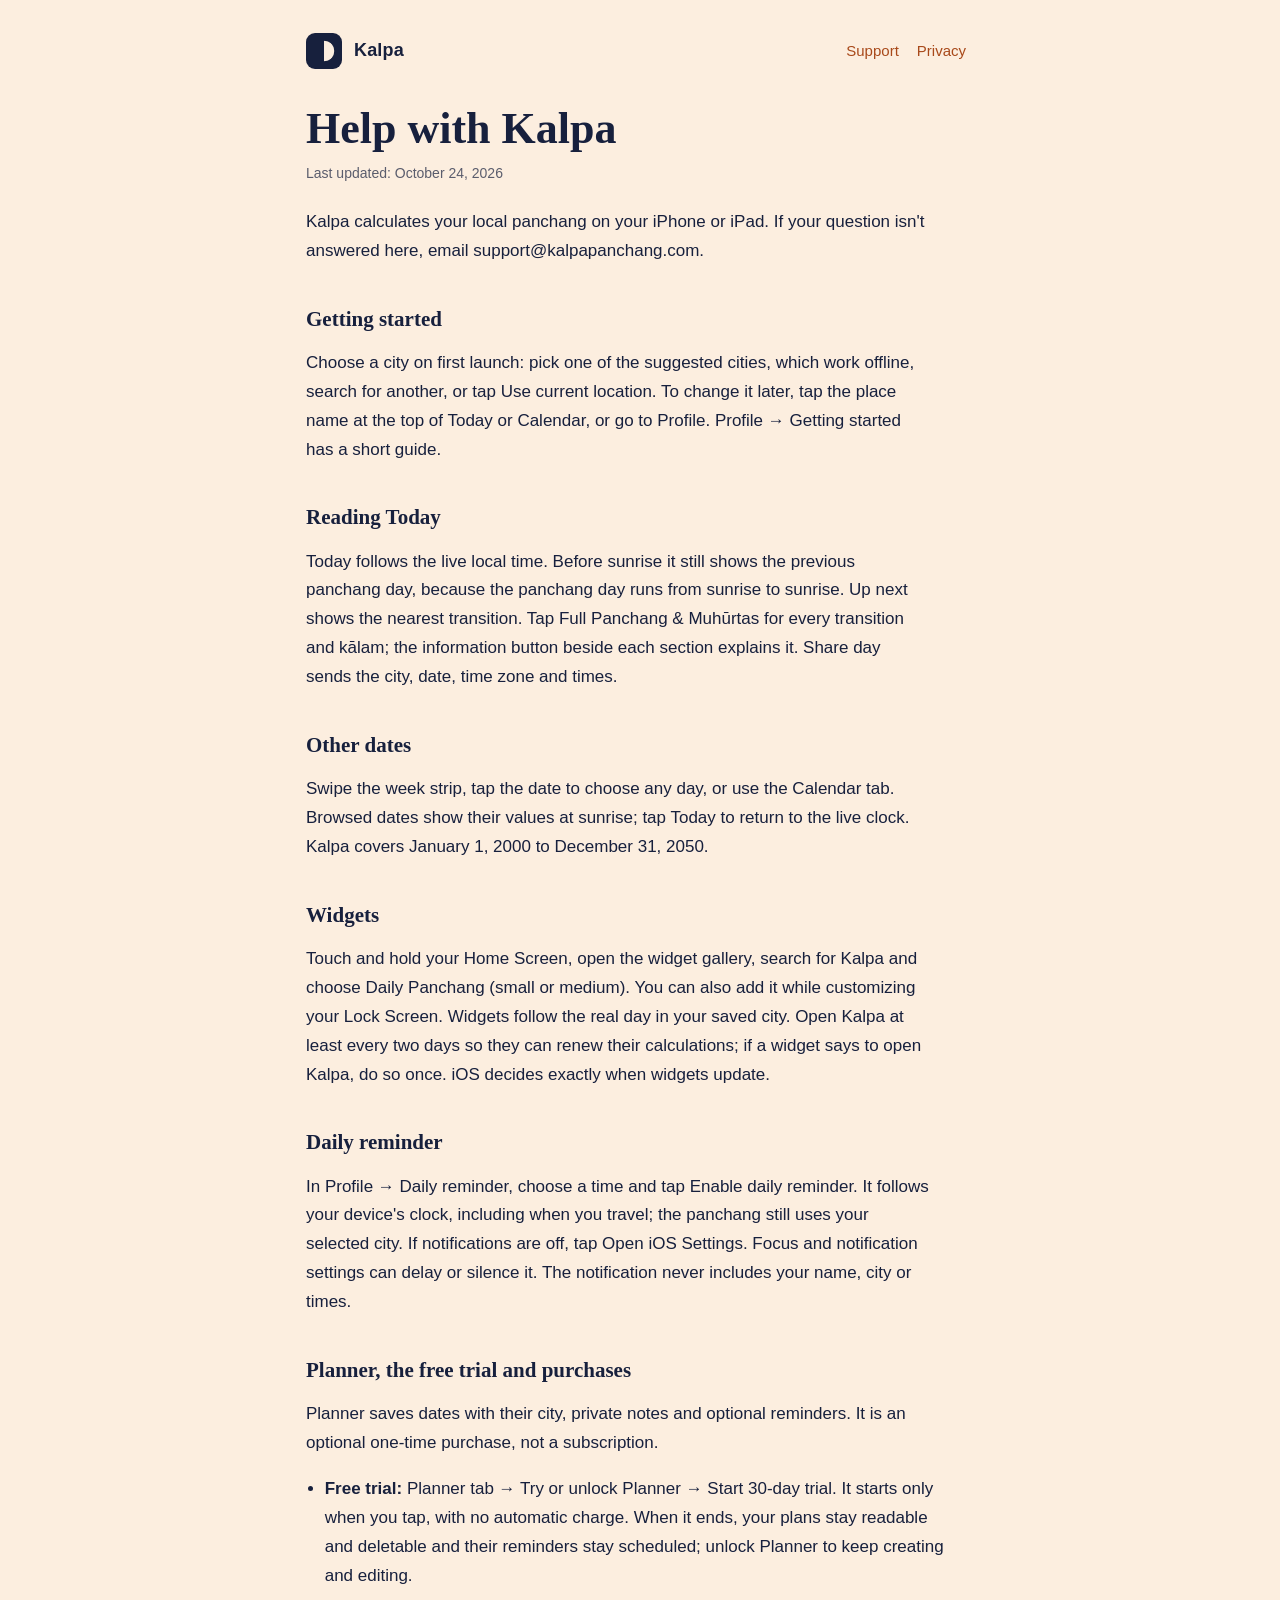
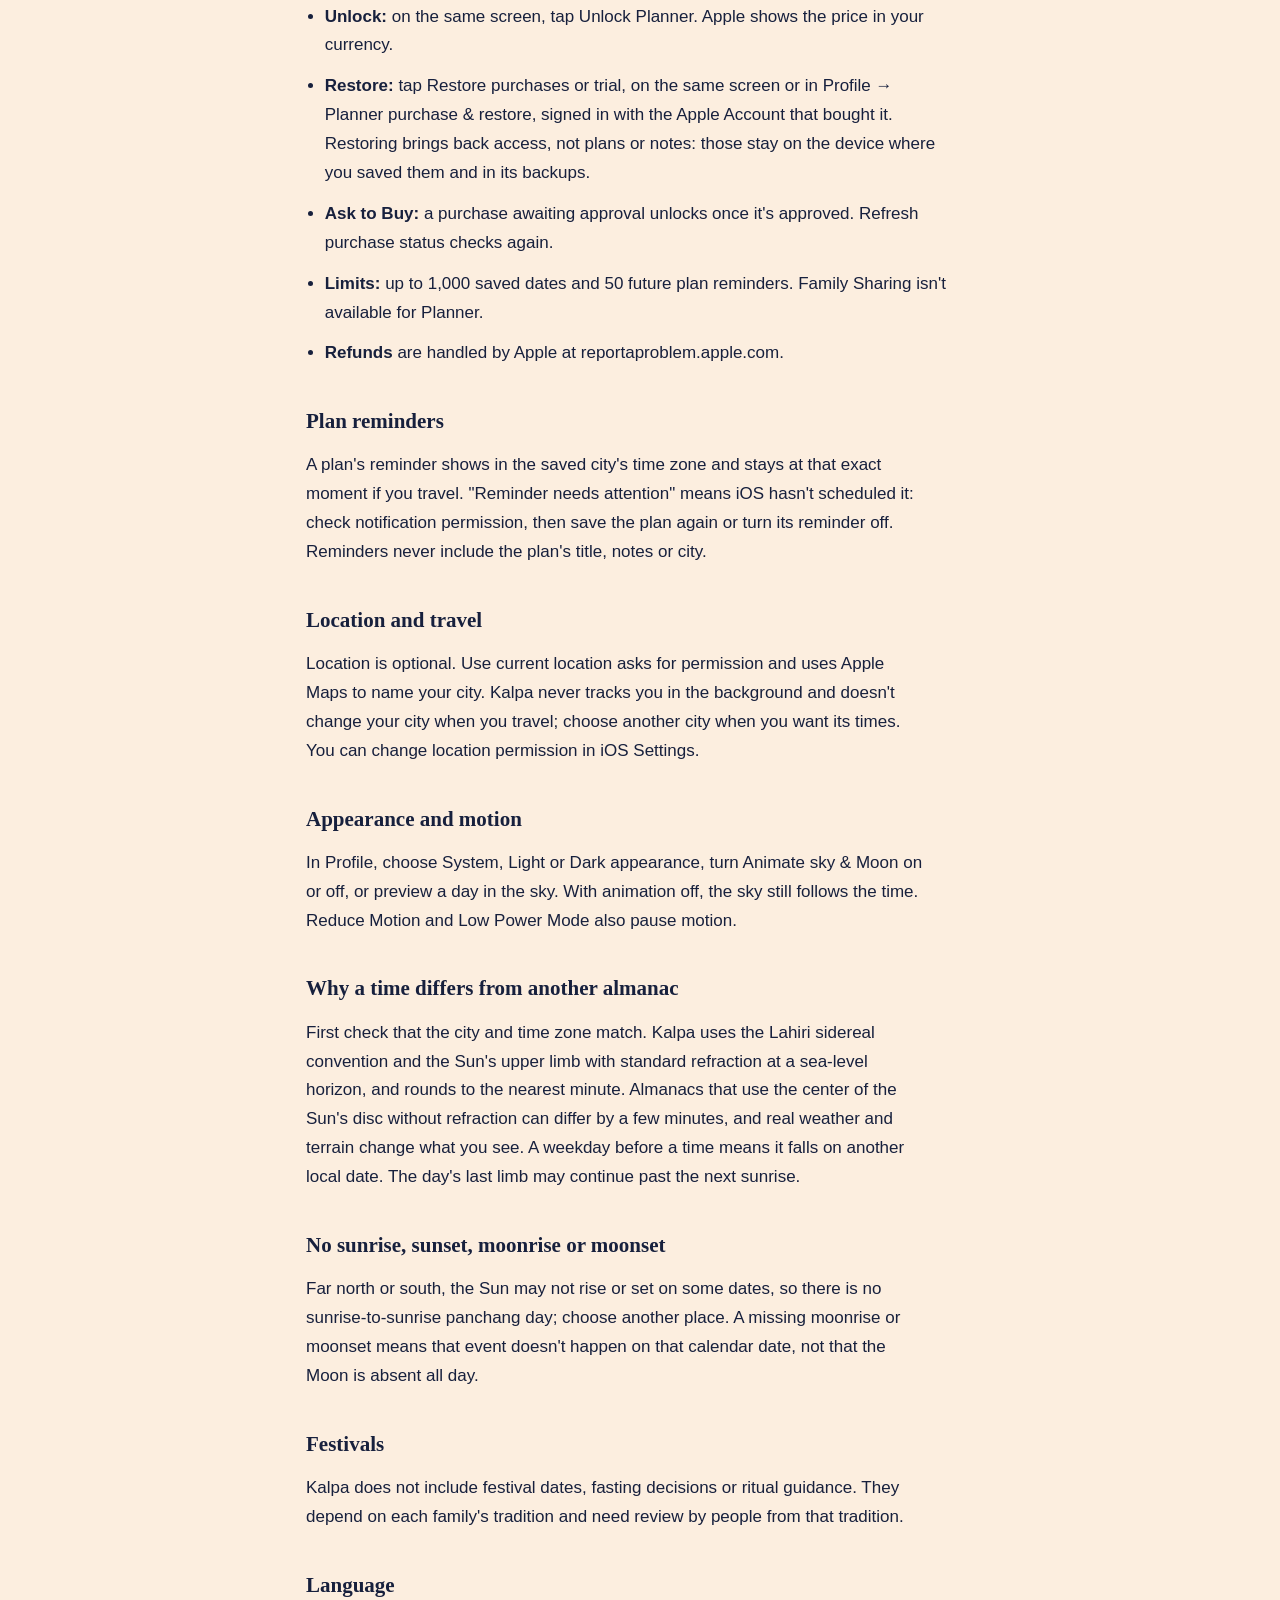
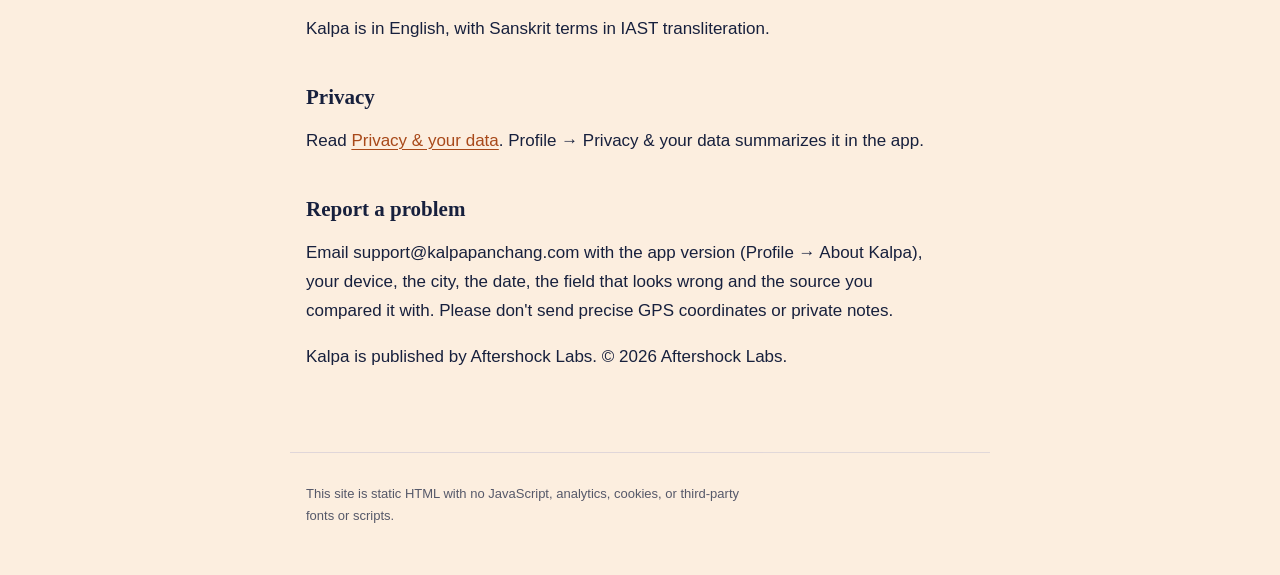
==== support/index.html @ 340d2e34 "feat: add Kalpa support, privacy and landing pages" ====
<!doctype html>
<html lang="en">
<head>
<meta charset="utf-8">
<meta name="viewport" content="width=device-width,initial-scale=1">
<title>Help with Kalpa · Kalpa</title>
<meta name="description" content="Support for Kalpa: getting started, widgets, Planner, reminders and how to report a problem.">
<link rel="icon" href="../favicon.png" type="image/png">
<link rel="apple-touch-icon" href="../apple-touch-icon.png">
<link rel="stylesheet" href="../style.css">
</head>
<body>
<header>
  <img src="../icon.png" alt="" width="36" height="36">
  <strong>Kalpa</strong>
  <nav aria-label="Main">
    <a href="../support/">Support</a>
    <a href="../privacy/">Privacy</a>
  </nav>
</header>
<main>
<h1>Help with Kalpa</h1>
<p class="meta">Last updated: October 24, 2026</p>

<p>Kalpa calculates your local panchang on your iPhone or iPad. If your question isn't answered here, email support@kalpapanchang.com.</p>
<h2>Getting started</h2>
<p>Choose a city on first launch: pick one of the suggested cities, which work offline, search for another, or tap Use current location. To change it later, tap the place name at the top of Today or Calendar, or go to Profile. Profile → Getting started has a short guide.</p>
<h2>Reading Today</h2>
<p>Today follows the live local time. Before sunrise it still shows the previous panchang day, because the panchang day runs from sunrise to sunrise. Up next shows the nearest transition. Tap Full Panchang &amp; Muhūrtas for every transition and kālam; the information button beside each section explains it. Share day sends the city, date, time zone and times.</p>
<h2>Other dates</h2>
<p>Swipe the week strip, tap the date to choose any day, or use the Calendar tab. Browsed dates show their values at sunrise; tap Today to return to the live clock. Kalpa covers January 1, 2000 to December 31, 2050.</p>
<h2>Widgets</h2>
<p>Touch and hold your Home Screen, open the widget gallery, search for Kalpa and choose Daily Panchang (small or medium). You can also add it while customizing your Lock Screen. Widgets follow the real day in your saved city. Open Kalpa at least every two days so they can renew their calculations; if a widget says to open Kalpa, do so once. iOS decides exactly when widgets update.</p>
<h2>Daily reminder</h2>
<p>In Profile → Daily reminder, choose a time and tap Enable daily reminder. It follows your device's clock, including when you travel; the panchang still uses your selected city. If notifications are off, tap Open iOS Settings. Focus and notification settings can delay or silence it. The notification never includes your name, city or times.</p>
<h2>Planner, the free trial and purchases</h2>
<p>Planner saves dates with their city, private notes and optional reminders. It is an optional one-time purchase, not a subscription.</p>
<ul>
<li><strong>Free trial:</strong> Planner tab → Try or unlock Planner → Start 30-day trial. It starts only when you tap, with no automatic charge. When it ends, your plans stay readable and deletable and their reminders stay scheduled; unlock Planner to keep creating and editing.</li>
<li><strong>Unlock:</strong> on the same screen, tap Unlock Planner. Apple shows the price in your currency.</li>
<li><strong>Restore:</strong> tap Restore purchases or trial, on the same screen or in Profile → Planner purchase &amp; restore, signed in with the Apple Account that bought it. Restoring brings back access, not plans or notes: those stay on the device where you saved them and in its backups.</li>
<li><strong>Ask to Buy:</strong> a purchase awaiting approval unlocks once it's approved. Refresh purchase status checks again.</li>
<li><strong>Limits:</strong> up to 1,000 saved dates and 50 future plan reminders. Family Sharing isn't available for Planner.</li>
<li><strong>Refunds</strong> are handled by Apple at reportaproblem.apple.com.</li>
</ul>
<h2>Plan reminders</h2>
<p>A plan's reminder shows in the saved city's time zone and stays at that exact moment if you travel. "Reminder needs attention" means iOS hasn't scheduled it: check notification permission, then save the plan again or turn its reminder off. Reminders never include the plan's title, notes or city.</p>
<h2>Location and travel</h2>
<p>Location is optional. Use current location asks for permission and uses Apple Maps to name your city. Kalpa never tracks you in the background and doesn't change your city when you travel; choose another city when you want its times. You can change location permission in iOS Settings.</p>
<h2>Appearance and motion</h2>
<p>In Profile, choose System, Light or Dark appearance, turn Animate sky &amp; Moon on or off, or preview a day in the sky. With animation off, the sky still follows the time. Reduce Motion and Low Power Mode also pause motion.</p>
<h2>Why a time differs from another almanac</h2>
<p>First check that the city and time zone match. Kalpa uses the Lahiri sidereal convention and the Sun's upper limb with standard refraction at a sea-level horizon, and rounds to the nearest minute. Almanacs that use the center of the Sun's disc without refraction can differ by a few minutes, and real weather and terrain change what you see. A weekday before a time means it falls on another local date. The day's last limb may continue past the next sunrise.</p>
<h2>No sunrise, sunset, moonrise or moonset</h2>
<p>Far north or south, the Sun may not rise or set on some dates, so there is no sunrise-to-sunrise panchang day; choose another place. A missing moonrise or moonset means that event doesn't happen on that calendar date, not that the Moon is absent all day.</p>
<h2>Festivals</h2>
<p>Kalpa does not include festival dates, fasting decisions or ritual guidance. They depend on each family's tradition and need review by people from that tradition.</p>
<h2>Language</h2>
<p>Kalpa is in English, with Sanskrit terms in IAST transliteration.</p>
<h2>Privacy</h2>
<p>Read <a href="https://kalpapanchang.com/privacy">Privacy &amp; your data</a>. Profile → Privacy &amp; your data summarizes it in the app.</p>
<h2>Report a problem</h2>
<p>Email support@kalpapanchang.com with the app version (Profile → About Kalpa), your device, the city, the date, the field that looks wrong and the source you compared it with. Please don't send precise GPS coordinates or private notes.</p>
<p>Kalpa is published by Aftershock Labs. © 2026 Aftershock Labs.</p>
</main>
<footer>
  <p>This site is static HTML with no JavaScript, analytics, cookies, or third-party fonts or scripts.</p>
</footer>
</body>
</html>
---- style.css ----
*,*::before,*::after{box-sizing:border-box}

:root{
  --ink:#17203d;
  --dawn:#fceedf;
  --bg:var(--dawn);
  --fg:var(--ink);
  --accent:#a8491a;
  --rule:rgba(127,134,196,.3);
}
@media (prefers-color-scheme:dark){
  :root{
    --bg:var(--ink);
    --fg:var(--dawn);
    --accent:#f5b27a;
    --rule:rgba(127,134,196,.35);
  }
}

html{background:var(--bg)}
body{
  margin:0;
  background:var(--bg);
  color:var(--fg);
  font:17px/1.7 -apple-system,BlinkMacSystemFont,"Segoe UI",Roboto,Helvetica,Arial,sans-serif;
  -webkit-text-size-adjust:100%;
  text-rendering:optimizeLegibility;
}

a{color:var(--accent);text-decoration-thickness:1px;text-underline-offset:3px}
a:focus-visible,button:focus-visible{outline:3px solid var(--accent);outline-offset:3px}

main,header,footer{max-width:700px;margin:0 auto;padding-left:16px;padding-right:16px}

header{display:flex;align-items:center;gap:12px;padding-top:28px;padding-bottom:14px}
header img{width:36px;height:36px;border-radius:9px;display:block}
header strong{font-size:18px;letter-spacing:.01em}
header nav{margin-left:auto;display:flex;gap:2px}
header nav a{padding:10px 8px;font-size:15px;text-decoration:none}
header nav a:hover{text-decoration:underline}

main{padding-top:8px;padding-bottom:56px}

h1{
  font-family:Charter,Georgia,"Times New Roman",serif;
  font-size:clamp(30px,7vw,44px);
  line-height:1.12;
  margin:.2em 0 .25em;
}
h2{
  font-family:Charter,Georgia,"Times New Roman",serif;
  font-size:21px;
  line-height:1.25;
  margin:1.9em 0 .5em;
}

p,li{max-width:66ch}
ul{padding-left:1.1em;margin:1em 0}
li{margin-bottom:12px}

.meta{font-size:14px;opacity:.7;margin:-.2em 0 1.6em}

footer{
  font-size:13px;
  opacity:.72;
  padding-top:22px;
  padding-bottom:40px;
  margin-top:8px;
  border-top:1px solid var(--rule);
}
footer p{max-width:60ch;margin:.6em 0}
footer a{color:inherit}

/* Landing page */
.hero{text-align:center;padding:11vh 16px 6vh}
.hero img{width:92px;height:92px;border-radius:21px;margin-bottom:22px}
.hero h1{margin:0 0 8px}
.hero .tagline{font-size:19px;opacity:.88;margin:0 0 30px}

.points{
  list-style:none;
  padding:0;
  margin:0 auto 30px;
  max-width:440px;
  display:grid;
  gap:14px;
  text-align:left;
  font-size:16px;
}
.points li::before{content:"\2022";color:var(--accent);margin-right:.6em}

.store-status{font-size:14px;opacity:.68;margin:0 0 30px;letter-spacing:.01em}

.links{display:flex;gap:22px;justify-content:center;font-size:15px;margin-bottom:8px}

/* 404 */
.notfound{text-align:center;padding:14vh 16px}
.notfound h1{margin-bottom:.3em}
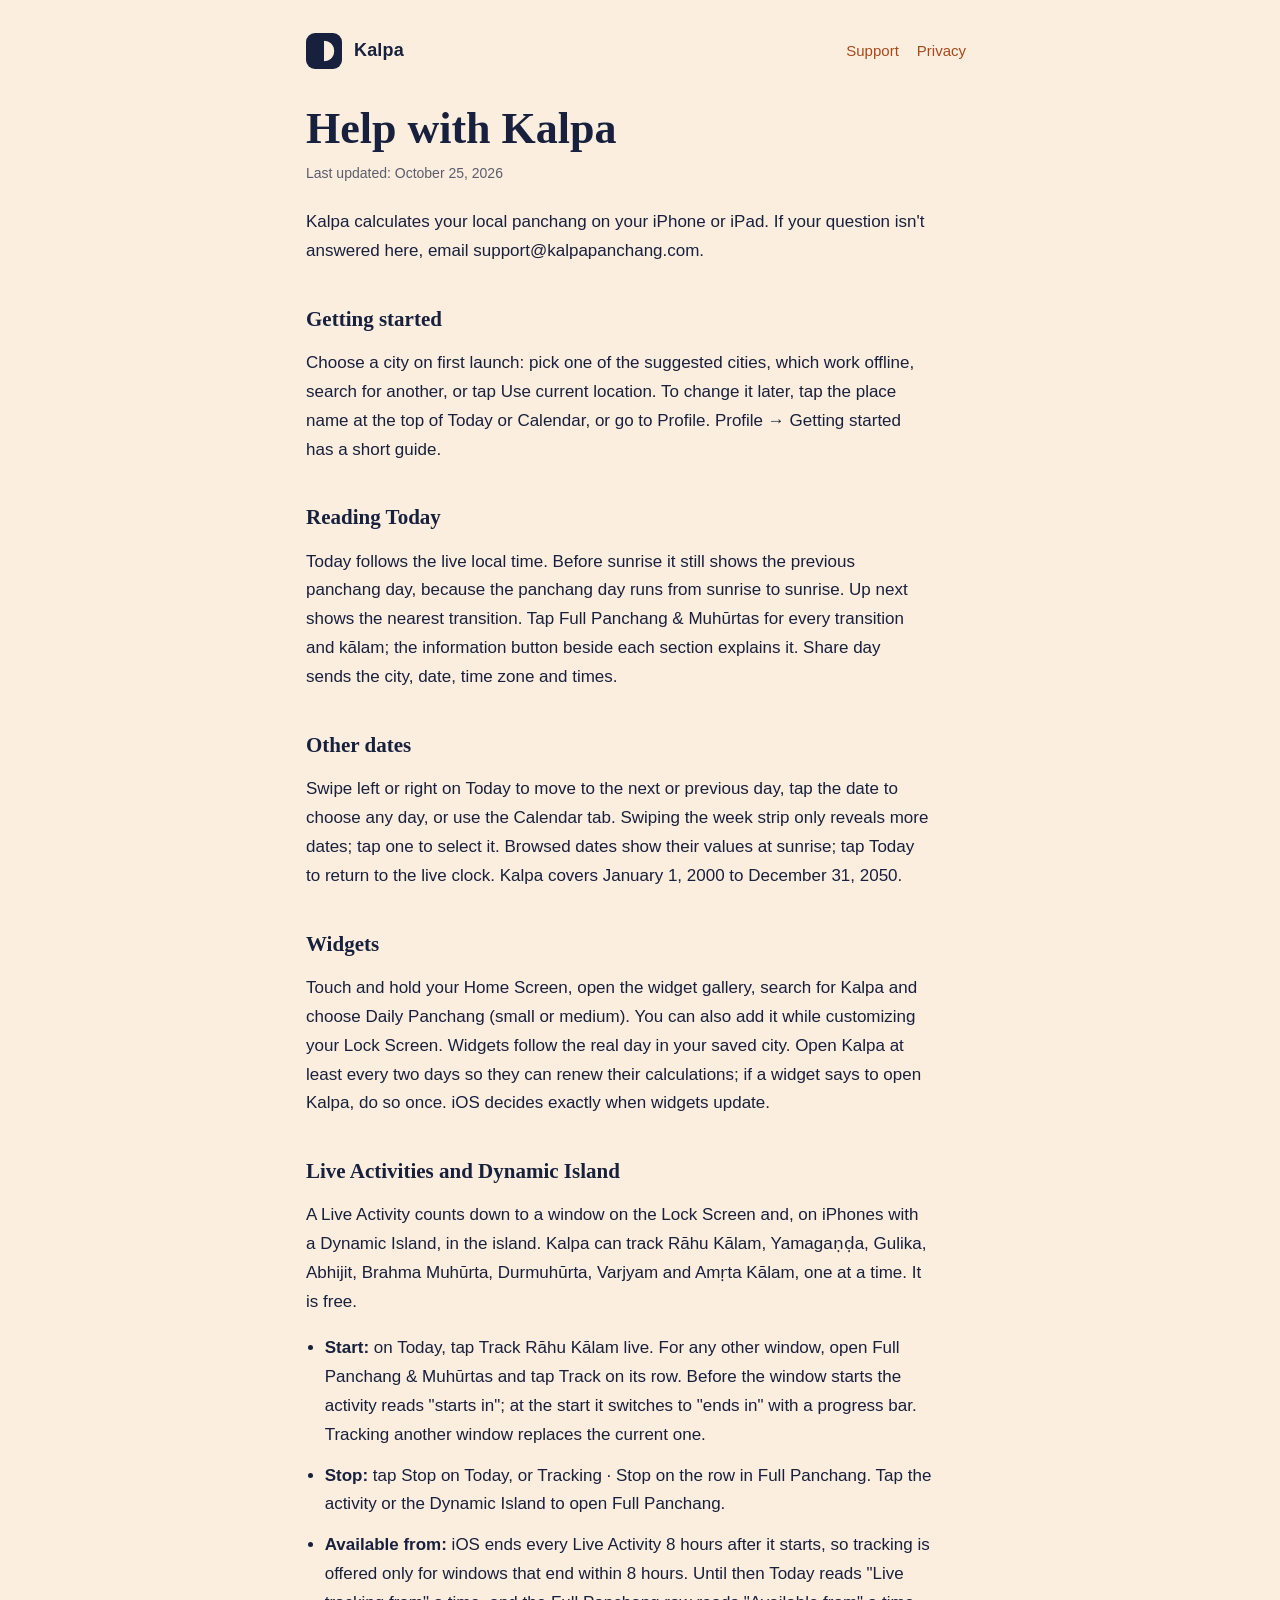
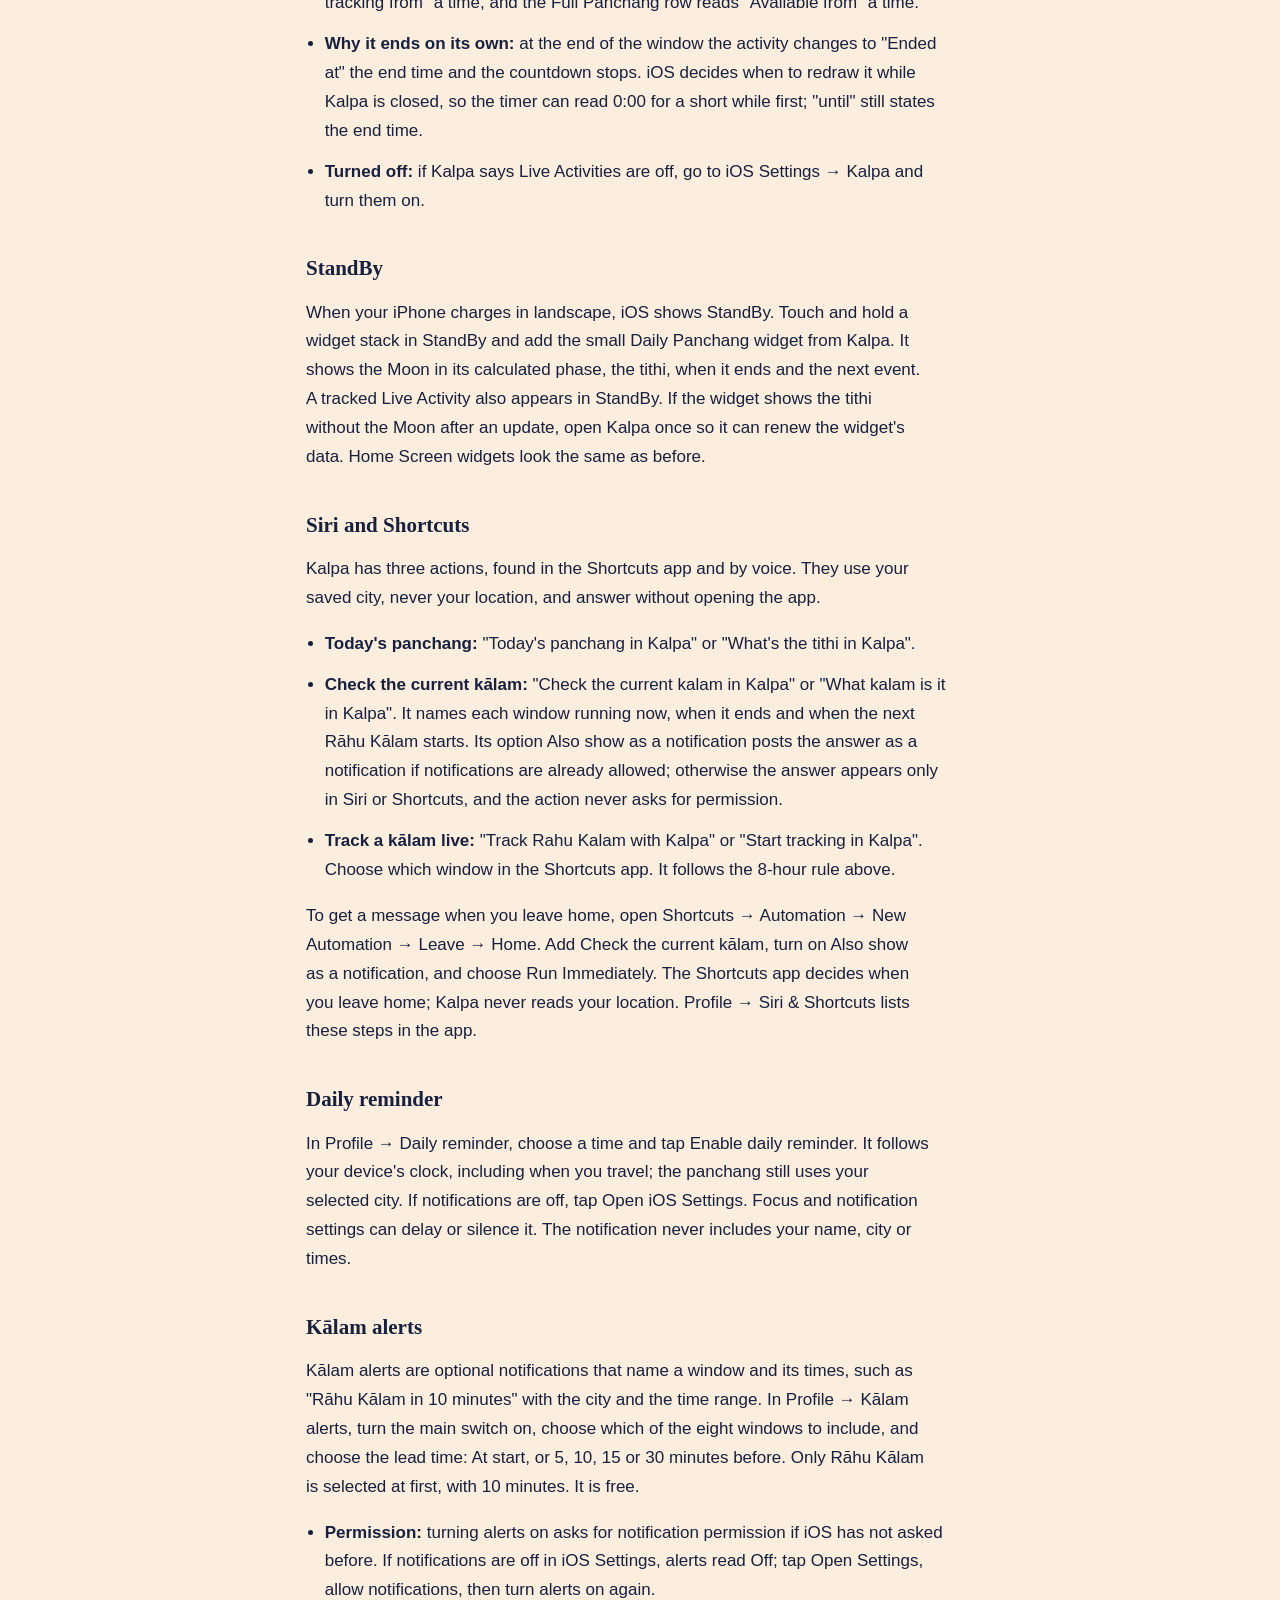
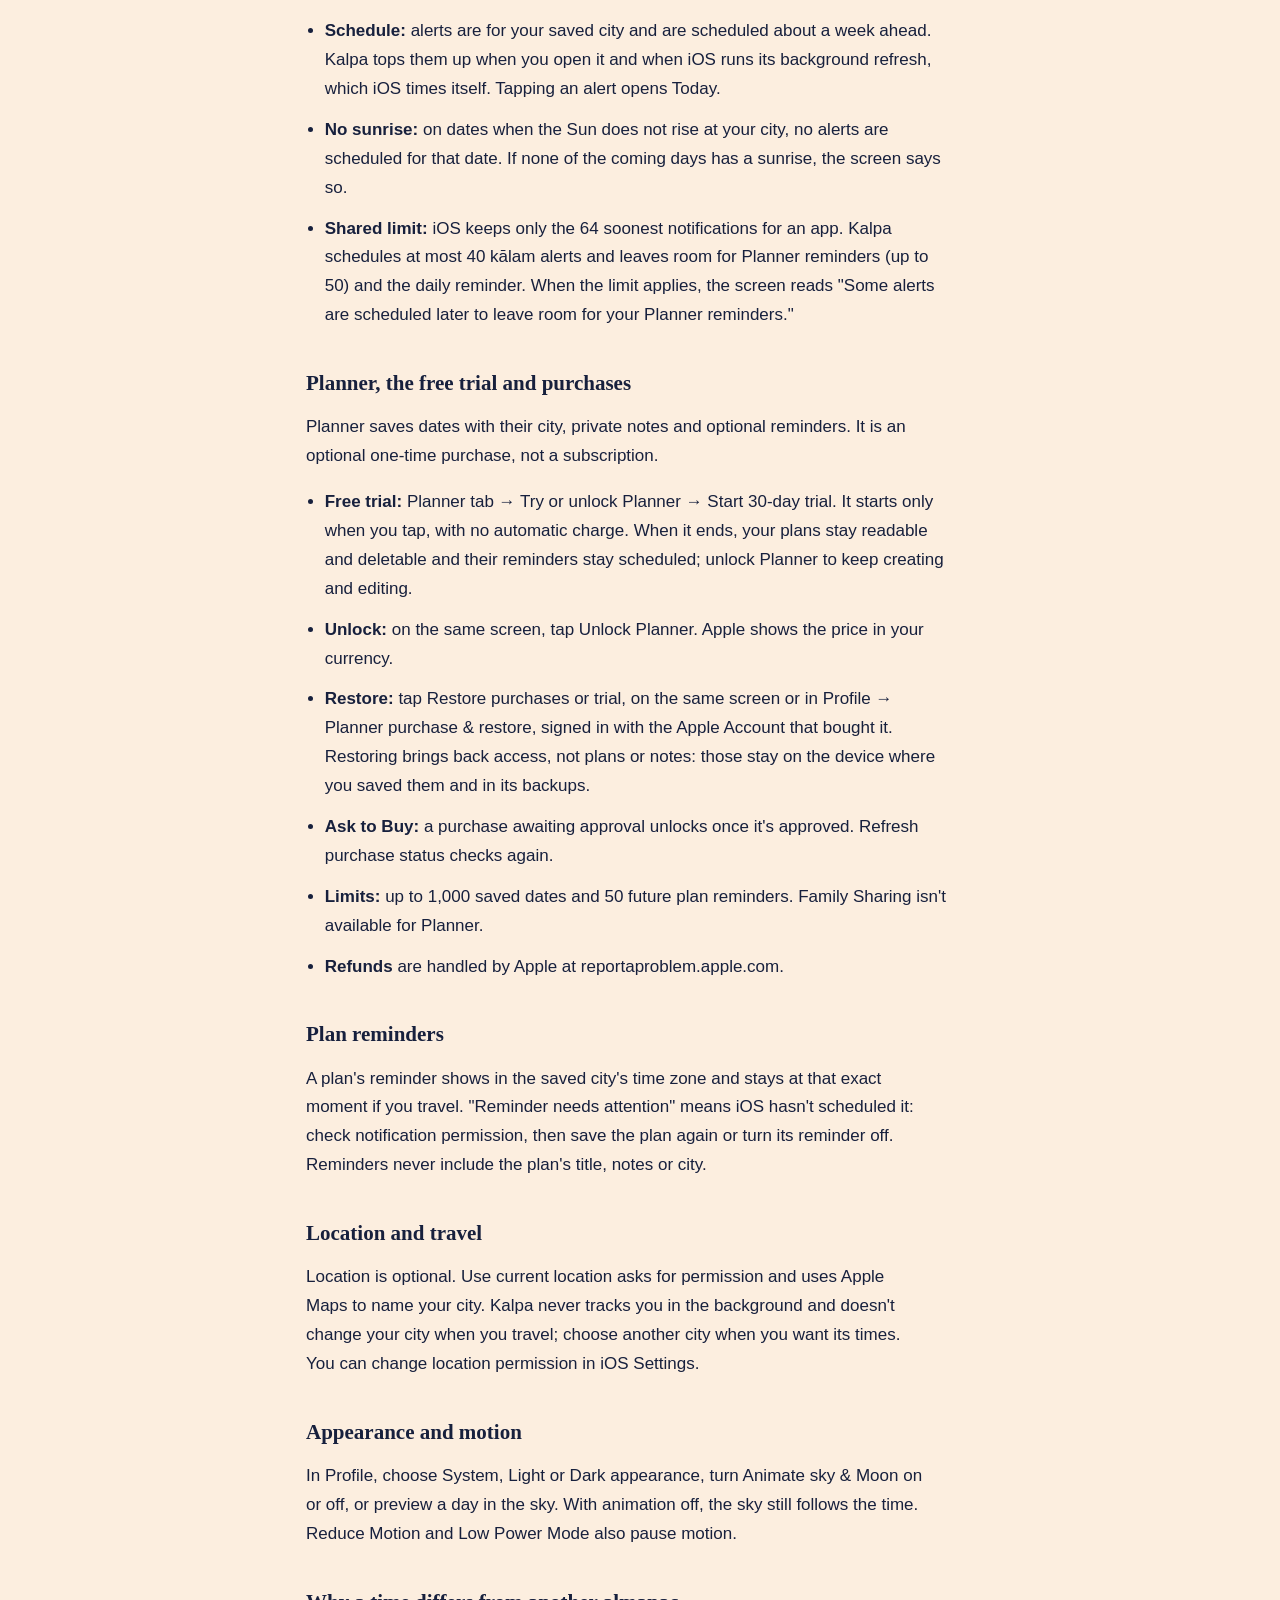
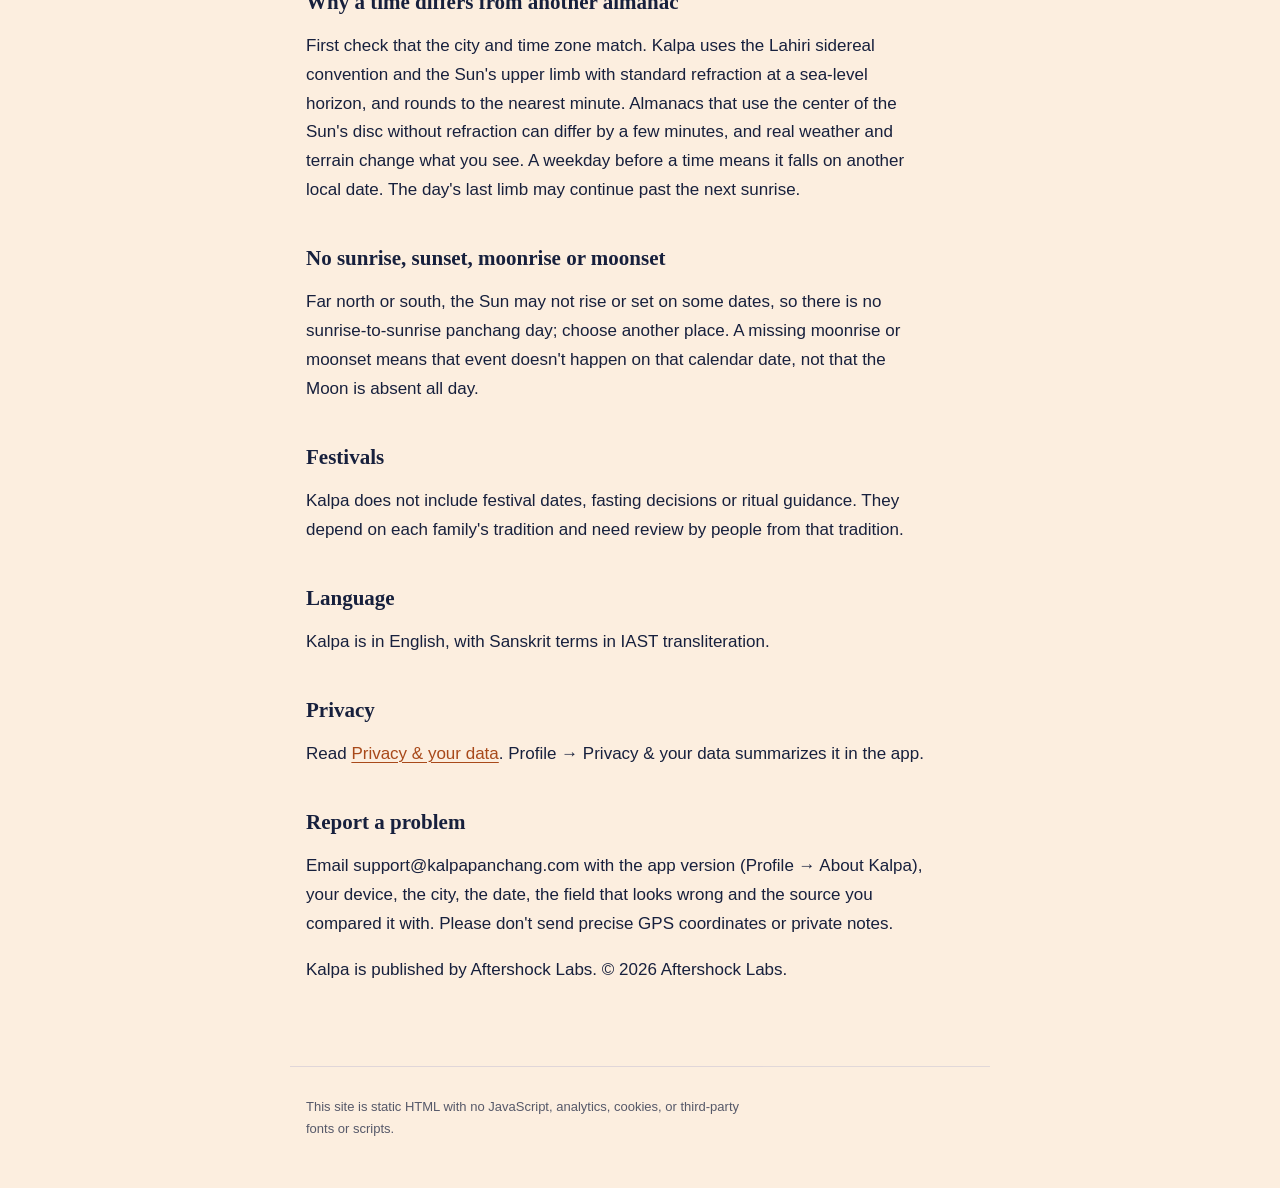
==== commit 1e4ee5b6: "docs: support answers for Kalpa 1.1 Live Activities, StandBy, Siri and alerts Co-Authored-By: Claude" ====
--- a/support/index.html
+++ b/support/index.html
@@ -4,7 +4,7 @@
 <meta charset="utf-8">
 <meta name="viewport" content="width=device-width,initial-scale=1">
 <title>Help with Kalpa · Kalpa</title>
-<meta name="description" content="Support for Kalpa: getting started, widgets, Planner, reminders and how to report a problem.">
+<meta name="description" content="Support for Kalpa: getting started, widgets, Live Activities, StandBy, Siri and Shortcuts, alerts, Planner, reminders and how to report a problem.">
 <link rel="icon" href="../favicon.png" type="image/png">
 <link rel="apple-touch-icon" href="../apple-touch-icon.png">
 <link rel="stylesheet" href="../style.css">
@@ -20,7 +20,7 @@
 </header>
 <main>
 <h1>Help with Kalpa</h1>
-<p class="meta">Last updated: October 24, 2026</p>
+<p class="meta">Last updated: October 25, 2026</p>
 
 <p>Kalpa calculates your local panchang on your iPhone or iPad. If your question isn't answered here, email support@kalpapanchang.com.</p>
 <h2>Getting started</h2>
@@ -28,11 +28,38 @@
 <h2>Reading Today</h2>
 <p>Today follows the live local time. Before sunrise it still shows the previous panchang day, because the panchang day runs from sunrise to sunrise. Up next shows the nearest transition. Tap Full Panchang &amp; Muhūrtas for every transition and kālam; the information button beside each section explains it. Share day sends the city, date, time zone and times.</p>
 <h2>Other dates</h2>
-<p>Swipe the week strip, tap the date to choose any day, or use the Calendar tab. Browsed dates show their values at sunrise; tap Today to return to the live clock. Kalpa covers January 1, 2000 to December 31, 2050.</p>
+<p>Swipe left or right on Today to move to the next or previous day, tap the date to choose any day, or use the Calendar tab. Swiping the week strip only reveals more dates; tap one to select it. Browsed dates show their values at sunrise; tap Today to return to the live clock. Kalpa covers January 1, 2000 to December 31, 2050.</p>
 <h2>Widgets</h2>
 <p>Touch and hold your Home Screen, open the widget gallery, search for Kalpa and choose Daily Panchang (small or medium). You can also add it while customizing your Lock Screen. Widgets follow the real day in your saved city. Open Kalpa at least every two days so they can renew their calculations; if a widget says to open Kalpa, do so once. iOS decides exactly when widgets update.</p>
+<h2>Live Activities and Dynamic Island</h2>
+<p>A Live Activity counts down to a window on the Lock Screen and, on iPhones with a Dynamic Island, in the island. Kalpa can track Rāhu Kālam, Yamagaṇḍa, Gulika, Abhijit, Brahma Muhūrta, Durmuhūrta, Varjyam and Amṛta Kālam, one at a time. It is free.</p>
+<ul>
+<li><strong>Start:</strong> on Today, tap Track Rāhu Kālam live. For any other window, open Full Panchang &amp; Muhūrtas and tap Track on its row. Before the window starts the activity reads "starts in"; at the start it switches to "ends in" with a progress bar. Tracking another window replaces the current one.</li>
+<li><strong>Stop:</strong> tap Stop on Today, or Tracking · Stop on the row in Full Panchang. Tap the activity or the Dynamic Island to open Full Panchang.</li>
+<li><strong>Available from:</strong> iOS ends every Live Activity 8 hours after it starts, so tracking is offered only for windows that end within 8 hours. Until then Today reads "Live tracking from" a time, and the Full Panchang row reads "Available from" a time.</li>
+<li><strong>Why it ends on its own:</strong> at the end of the window the activity changes to "Ended at" the end time and the countdown stops. iOS decides when to redraw it while Kalpa is closed, so the timer can read 0:00 for a short while first; "until" still states the end time.</li>
+<li><strong>Turned off:</strong> if Kalpa says Live Activities are off, go to iOS Settings → Kalpa and turn them on.</li>
+</ul>
+<h2>StandBy</h2>
+<p>When your iPhone charges in landscape, iOS shows StandBy. Touch and hold a widget stack in StandBy and add the small Daily Panchang widget from Kalpa. It shows the Moon in its calculated phase, the tithi, when it ends and the next event. A tracked Live Activity also appears in StandBy. If the widget shows the tithi without the Moon after an update, open Kalpa once so it can renew the widget's data. Home Screen widgets look the same as before.</p>
+<h2>Siri and Shortcuts</h2>
+<p>Kalpa has three actions, found in the Shortcuts app and by voice. They use your saved city, never your location, and answer without opening the app.</p>
+<ul>
+<li><strong>Today's panchang:</strong> "Today's panchang in Kalpa" or "What's the tithi in Kalpa".</li>
+<li><strong>Check the current kālam:</strong> "Check the current kalam in Kalpa" or "What kalam is it in Kalpa". It names each window running now, when it ends and when the next Rāhu Kālam starts. Its option Also show as a notification posts the answer as a notification if notifications are already allowed; otherwise the answer appears only in Siri or Shortcuts, and the action never asks for permission.</li>
+<li><strong>Track a kālam live:</strong> "Track Rahu Kalam with Kalpa" or "Start tracking in Kalpa". Choose which window in the Shortcuts app. It follows the 8-hour rule above.</li>
+</ul>
+<p>To get a message when you leave home, open Shortcuts → Automation → New Automation → Leave → Home. Add Check the current kālam, turn on Also show as a notification, and choose Run Immediately. The Shortcuts app decides when you leave home; Kalpa never reads your location. Profile → Siri &amp; Shortcuts lists these steps in the app.</p>
 <h2>Daily reminder</h2>
 <p>In Profile → Daily reminder, choose a time and tap Enable daily reminder. It follows your device's clock, including when you travel; the panchang still uses your selected city. If notifications are off, tap Open iOS Settings. Focus and notification settings can delay or silence it. The notification never includes your name, city or times.</p>
+<h2>Kālam alerts</h2>
+<p>Kālam alerts are optional notifications that name a window and its times, such as "Rāhu Kālam in 10 minutes" with the city and the time range. In Profile → Kālam alerts, turn the main switch on, choose which of the eight windows to include, and choose the lead time: At start, or 5, 10, 15 or 30 minutes before. Only Rāhu Kālam is selected at first, with 10 minutes. It is free.</p>
+<ul>
+<li><strong>Permission:</strong> turning alerts on asks for notification permission if iOS has not asked before. If notifications are off in iOS Settings, alerts read Off; tap Open Settings, allow notifications, then turn alerts on again.</li>
+<li><strong>Schedule:</strong> alerts are for your saved city and are scheduled about a week ahead. Kalpa tops them up when you open it and when iOS runs its background refresh, which iOS times itself. Tapping an alert opens Today.</li>
+<li><strong>No sunrise:</strong> on dates when the Sun does not rise at your city, no alerts are scheduled for that date. If none of the coming days has a sunrise, the screen says so.</li>
+<li><strong>Shared limit:</strong> iOS keeps only the 64 soonest notifications for an app. Kalpa schedules at most 40 kālam alerts and leaves room for Planner reminders (up to 50) and the daily reminder. When the limit applies, the screen reads "Some alerts are scheduled later to leave room for your Planner reminders."</li>
+</ul>
 <h2>Planner, the free trial and purchases</h2>
 <p>Planner saves dates with their city, private notes and optional reminders. It is an optional one-time purchase, not a subscription.</p>
 <ul>
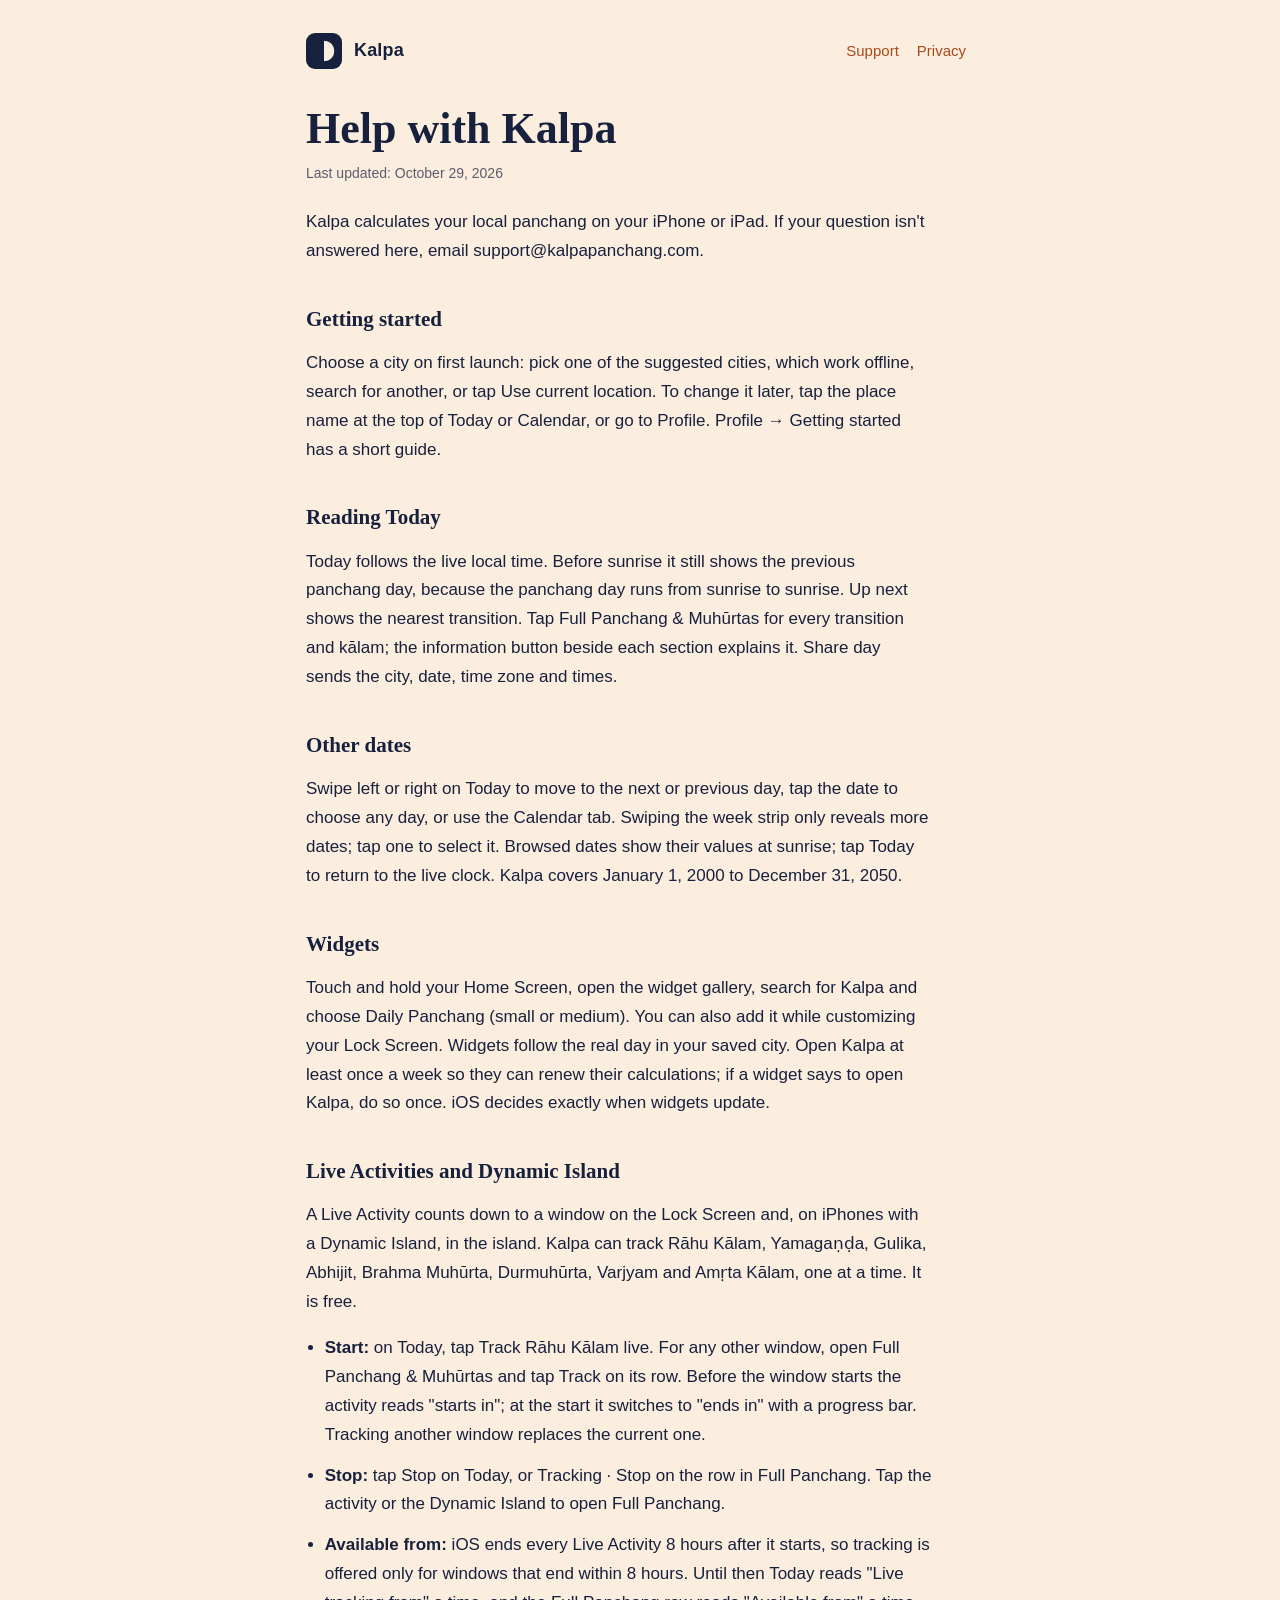
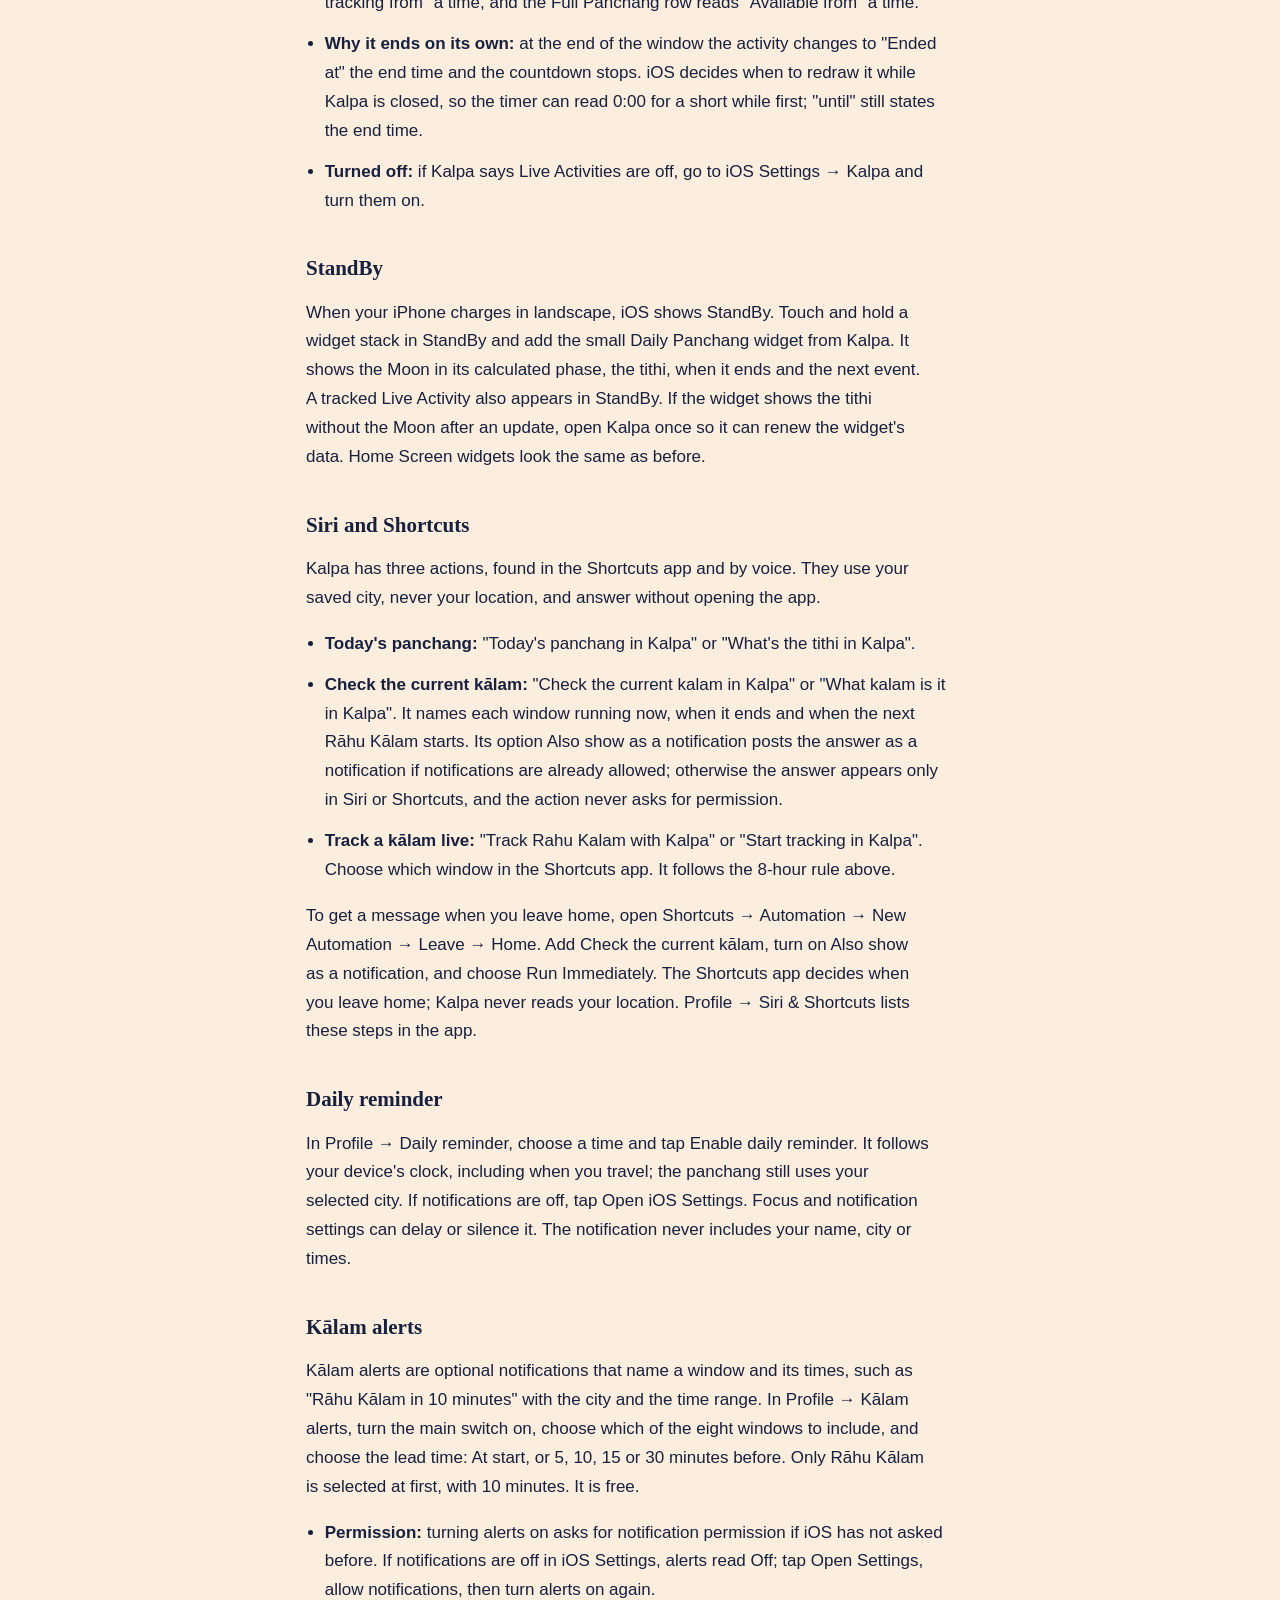
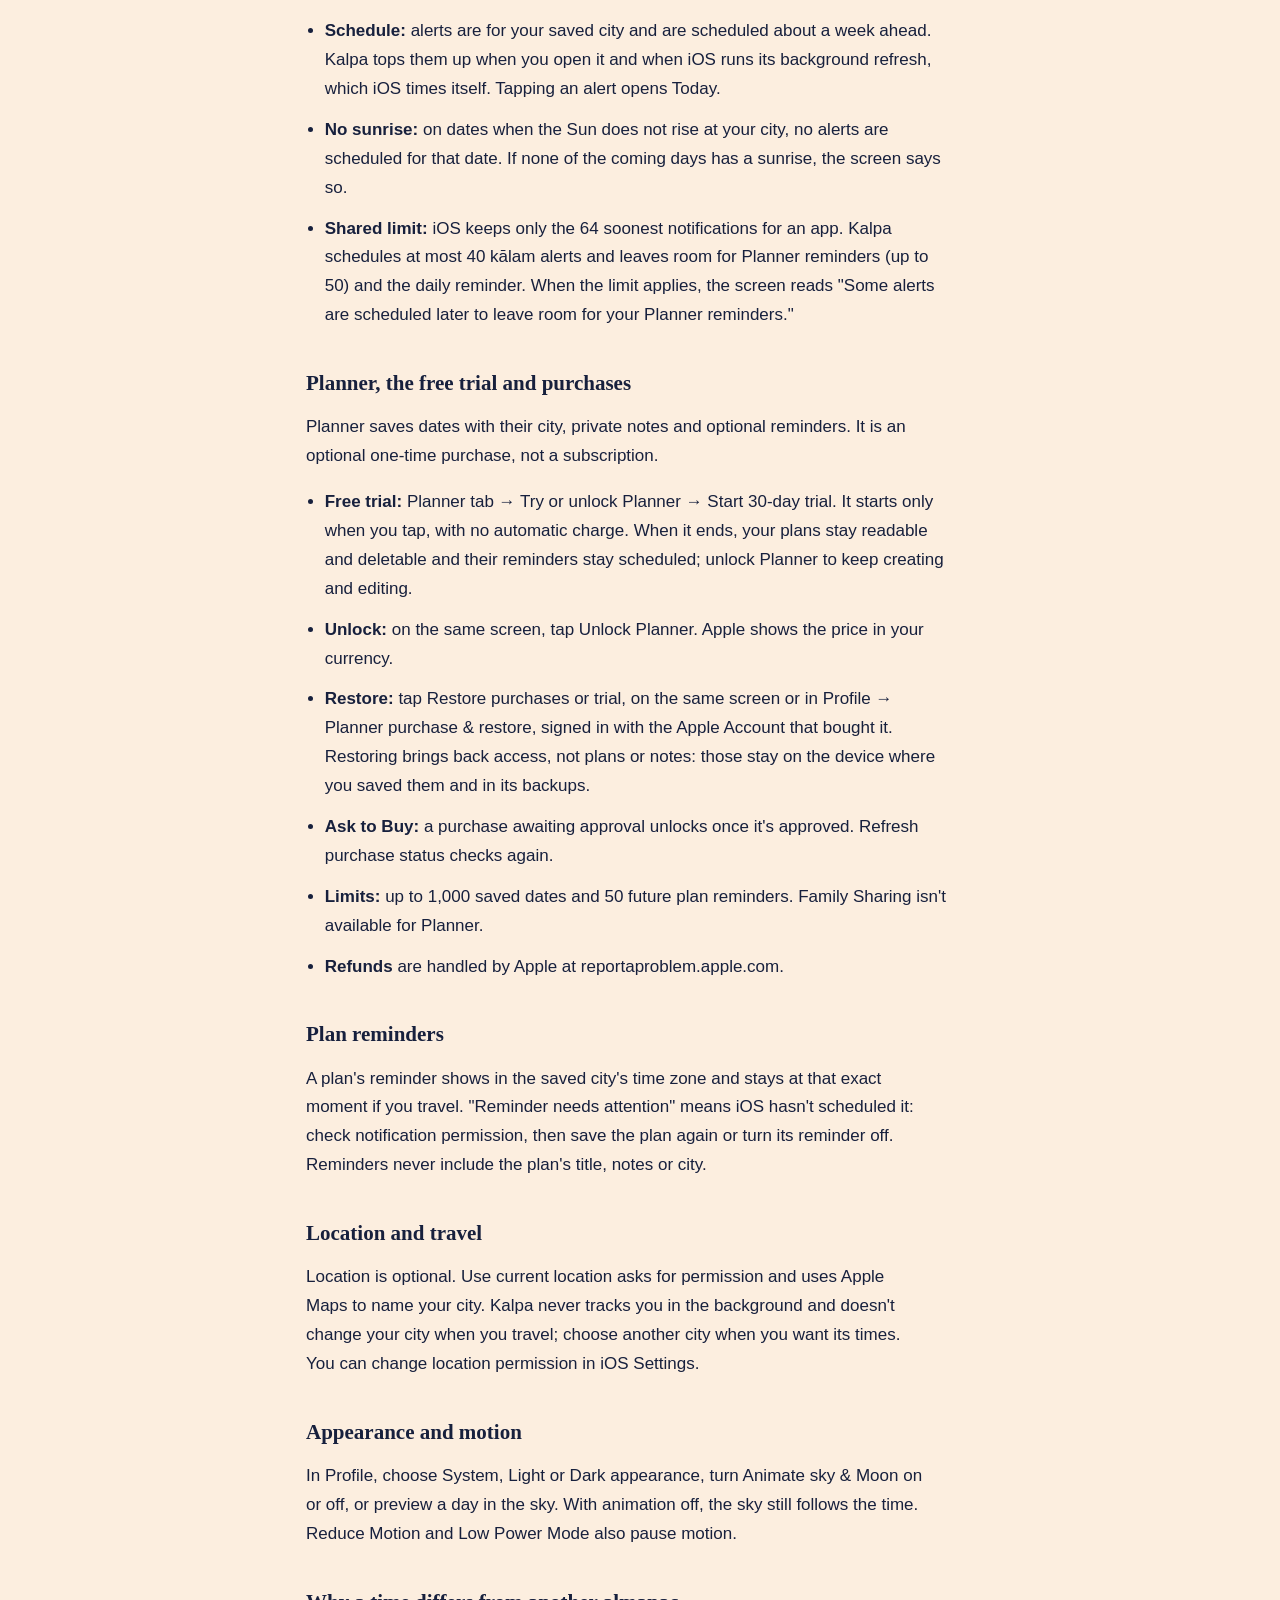
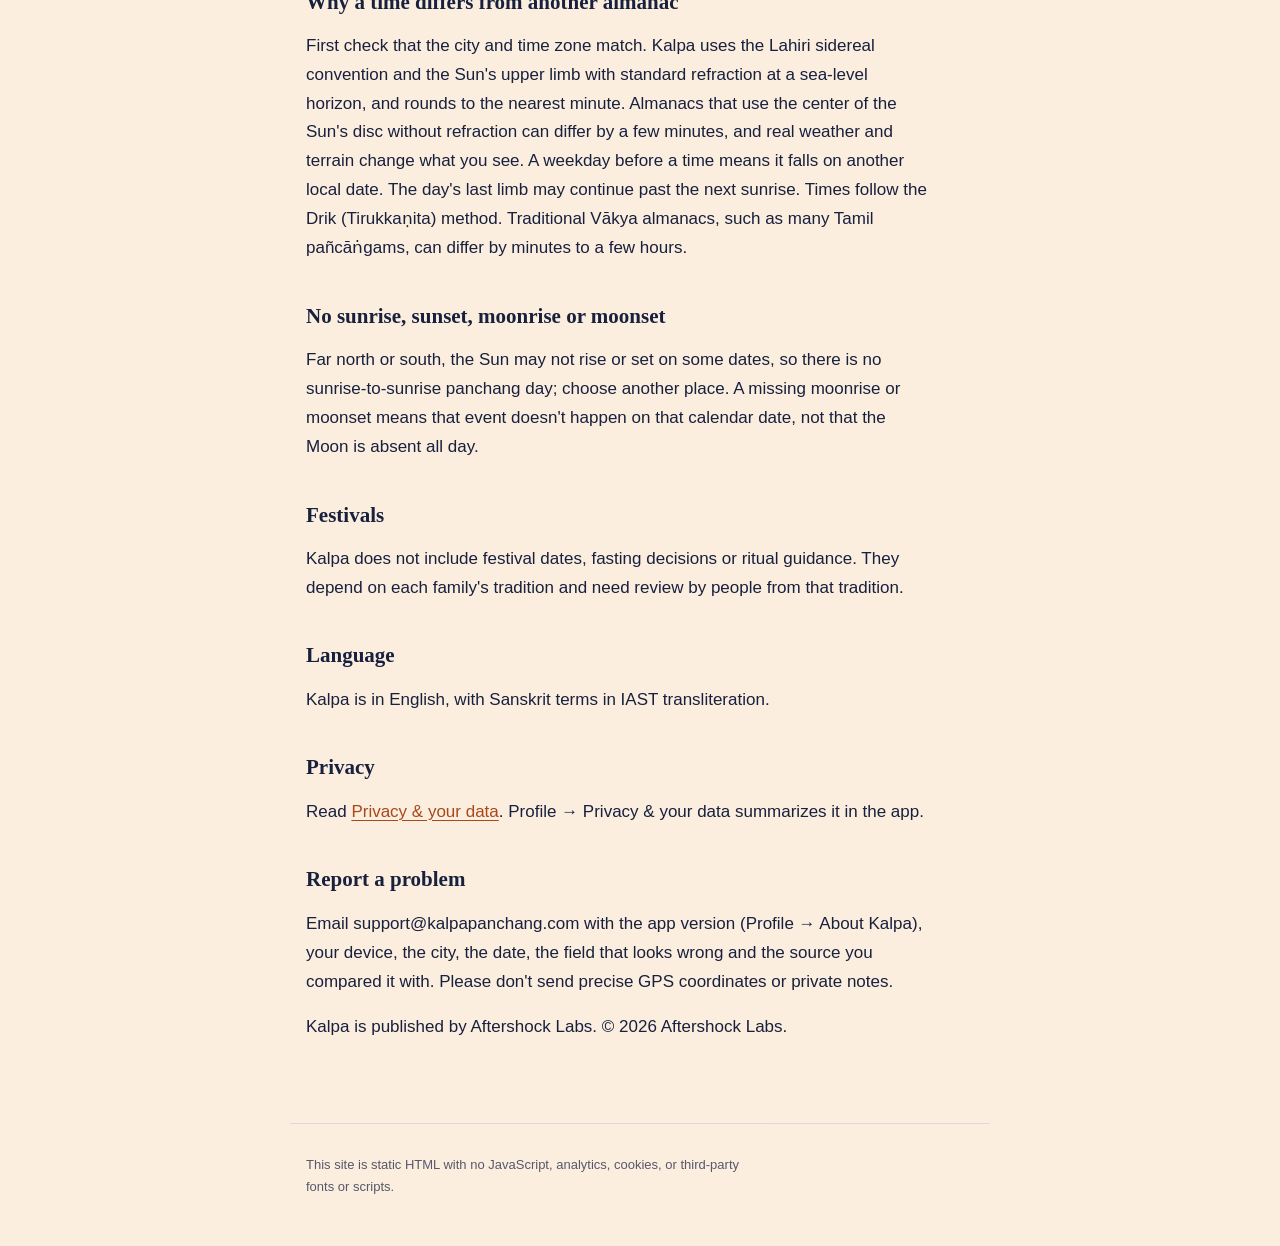
==== commit 06bec602: "docs(support): Drik and Vākya timing note; widgets renew weekly, matching the app Co-Authored-By: Cl" ====
--- a/support/index.html
+++ b/support/index.html
@@ -20,7 +20,7 @@
 </header>
 <main>
 <h1>Help with Kalpa</h1>
-<p class="meta">Last updated: October 25, 2026</p>
+<p class="meta">Last updated: October 29, 2026</p>
 
 <p>Kalpa calculates your local panchang on your iPhone or iPad. If your question isn't answered here, email support@kalpapanchang.com.</p>
 <h2>Getting started</h2>
@@ -30,7 +30,7 @@
 <h2>Other dates</h2>
 <p>Swipe left or right on Today to move to the next or previous day, tap the date to choose any day, or use the Calendar tab. Swiping the week strip only reveals more dates; tap one to select it. Browsed dates show their values at sunrise; tap Today to return to the live clock. Kalpa covers January 1, 2000 to December 31, 2050.</p>
 <h2>Widgets</h2>
-<p>Touch and hold your Home Screen, open the widget gallery, search for Kalpa and choose Daily Panchang (small or medium). You can also add it while customizing your Lock Screen. Widgets follow the real day in your saved city. Open Kalpa at least every two days so they can renew their calculations; if a widget says to open Kalpa, do so once. iOS decides exactly when widgets update.</p>
+<p>Touch and hold your Home Screen, open the widget gallery, search for Kalpa and choose Daily Panchang (small or medium). You can also add it while customizing your Lock Screen. Widgets follow the real day in your saved city. Open Kalpa at least once a week so they can renew their calculations; if a widget says to open Kalpa, do so once. iOS decides exactly when widgets update.</p>
 <h2>Live Activities and Dynamic Island</h2>
 <p>A Live Activity counts down to a window on the Lock Screen and, on iPhones with a Dynamic Island, in the island. Kalpa can track Rāhu Kālam, Yamagaṇḍa, Gulika, Abhijit, Brahma Muhūrta, Durmuhūrta, Varjyam and Amṛta Kālam, one at a time. It is free.</p>
 <ul>
@@ -77,7 +77,7 @@
 <h2>Appearance and motion</h2>
 <p>In Profile, choose System, Light or Dark appearance, turn Animate sky &amp; Moon on or off, or preview a day in the sky. With animation off, the sky still follows the time. Reduce Motion and Low Power Mode also pause motion.</p>
 <h2>Why a time differs from another almanac</h2>
-<p>First check that the city and time zone match. Kalpa uses the Lahiri sidereal convention and the Sun's upper limb with standard refraction at a sea-level horizon, and rounds to the nearest minute. Almanacs that use the center of the Sun's disc without refraction can differ by a few minutes, and real weather and terrain change what you see. A weekday before a time means it falls on another local date. The day's last limb may continue past the next sunrise.</p>
+<p>First check that the city and time zone match. Kalpa uses the Lahiri sidereal convention and the Sun's upper limb with standard refraction at a sea-level horizon, and rounds to the nearest minute. Almanacs that use the center of the Sun's disc without refraction can differ by a few minutes, and real weather and terrain change what you see. A weekday before a time means it falls on another local date. The day's last limb may continue past the next sunrise. Times follow the Drik (Tirukkaṇita) method. Traditional Vākya almanacs, such as many Tamil pañcāṅgams, can differ by minutes to a few hours.</p>
 <h2>No sunrise, sunset, moonrise or moonset</h2>
 <p>Far north or south, the Sun may not rise or set on some dates, so there is no sunrise-to-sunrise panchang day; choose another place. A missing moonrise or moonset means that event doesn't happen on that calendar date, not that the Moon is absent all day.</p>
 <h2>Festivals</h2>
